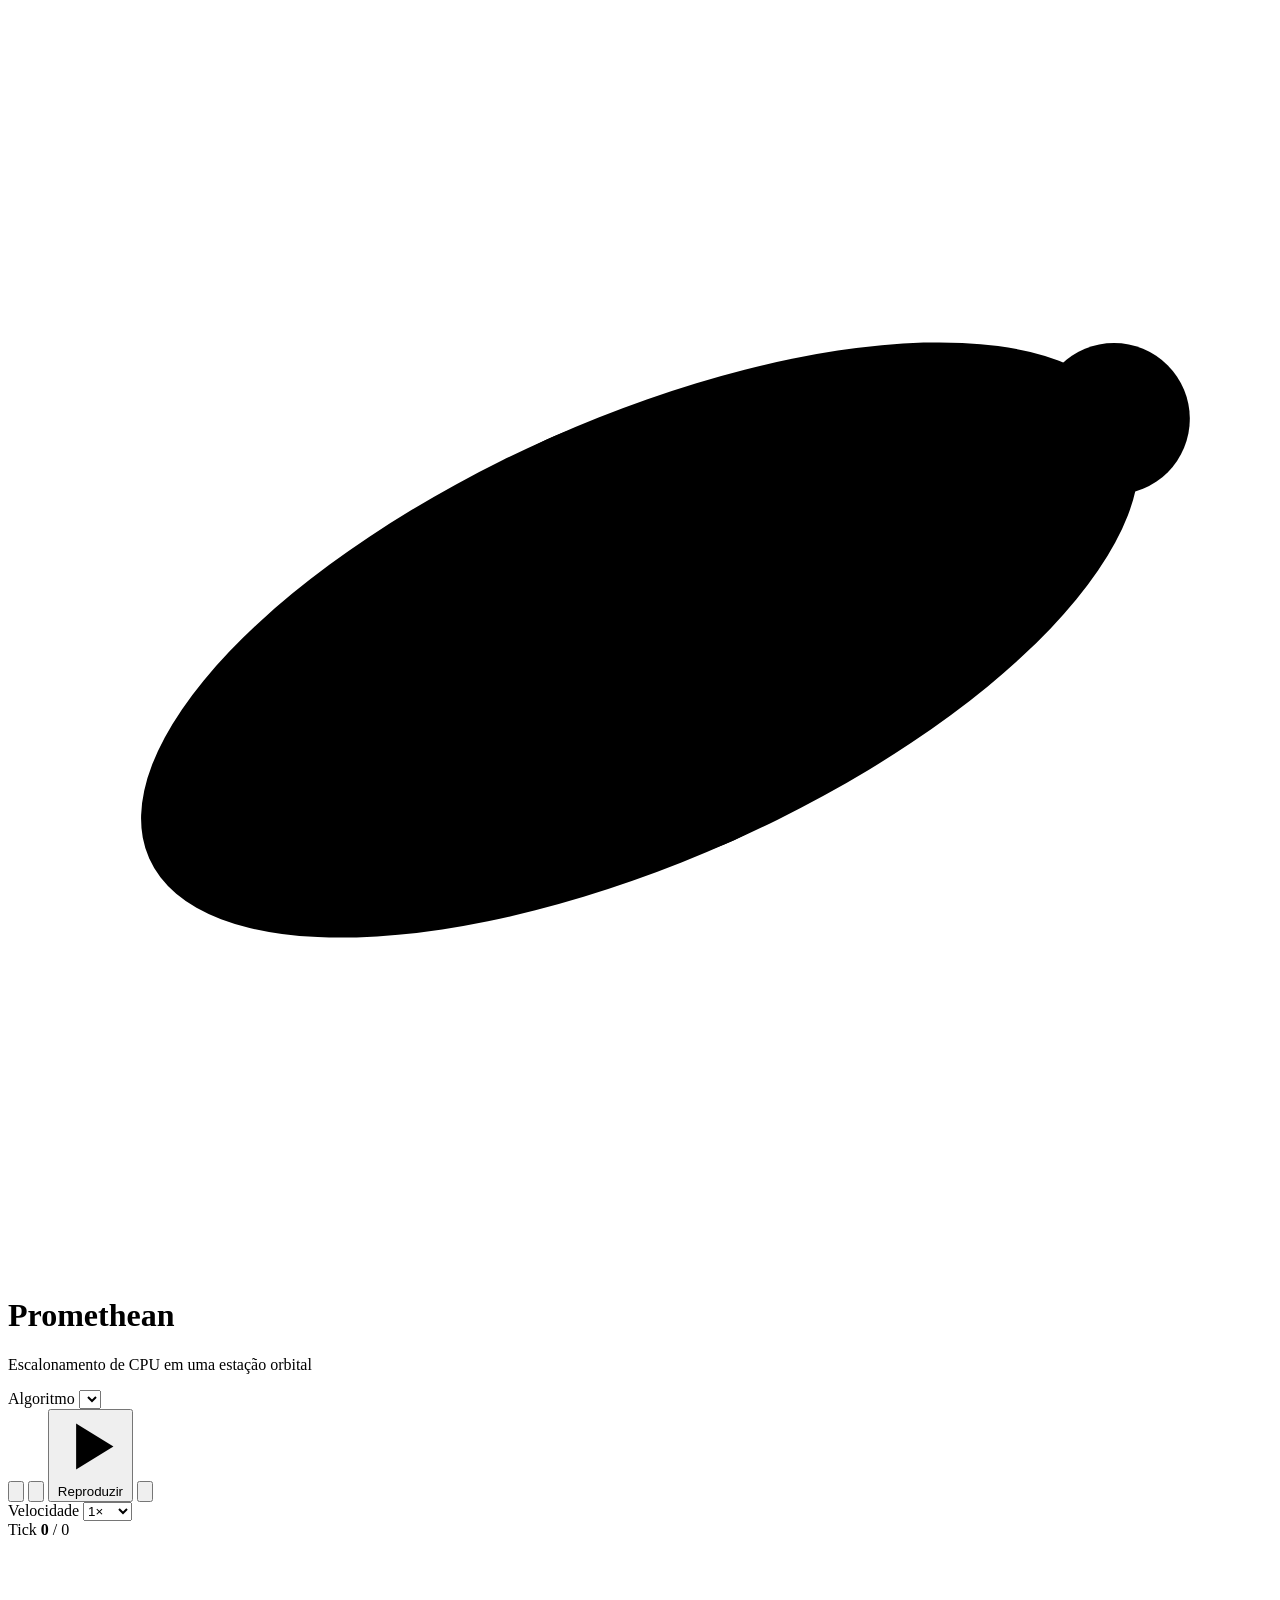
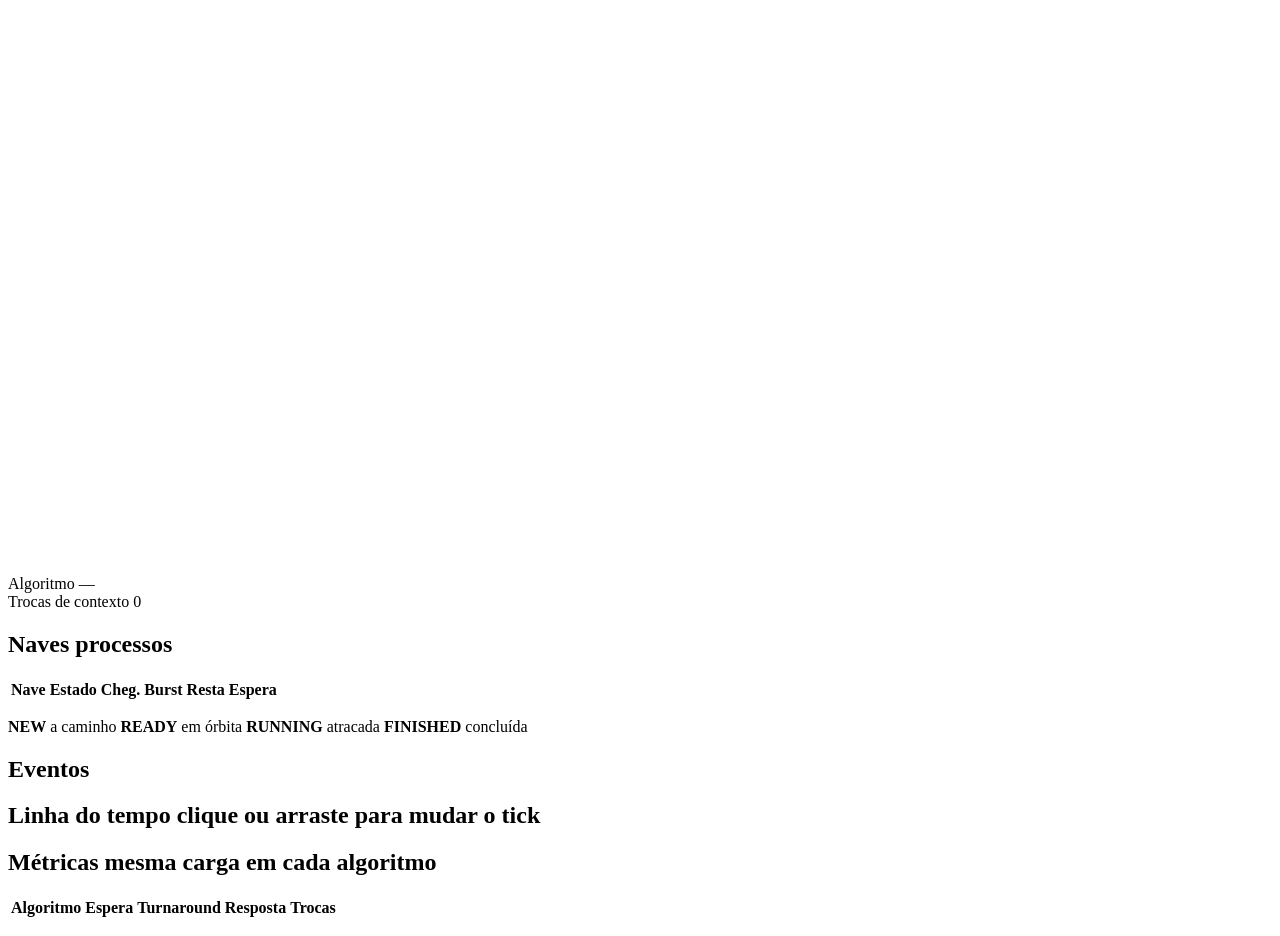
==== src/main/resources/public/index.html @ 8a389e04 "feat: adiciona a estrutura base html" ====
<!doctype html>
<html lang="pt-BR">
<head>
    <meta charset="utf-8">
    <meta name="viewport" content="width=device-width, initial-scale=1">
    <title>Promethean — Controle de tráfego orbital</title>
    <link rel="icon" href="data:,">
    <link rel="stylesheet" href="css/style.css">
</head>
<body>

<header class="topbar">
    <div class="brand">
        <svg class="brand-mark" viewBox="0 0 40 40" aria-hidden="true">
            <circle cx="20" cy="20" r="7"/>
            <ellipse cx="20" cy="20" rx="17" ry="7" transform="rotate(-24 20 20)"/>
            <circle class="brand-dot" cx="35" cy="13" r="2.4"/>
        </svg>
        <div>
            <h1>Promethean</h1>
            <p>Escalonamento de CPU em uma estação orbital</p>
        </div>
    </div>
    <div class="source" id="source" hidden>
        <span class="source-dot" aria-hidden="true"></span>
        <span id="source-text"></span>
    </div>
</header>

<main class="layout">

    <section class="panel controls" aria-label="Controles da simulação">
        <label class="field">
            <span>Algoritmo</span>
            <select id="algorithm"></select>
        </label>

        <div class="transport" role="group" aria-label="Reprodução">
            <button type="button" id="btn-restart" class="icon-btn" aria-label="Voltar ao início" title="Voltar ao início (Home)">
                <svg viewBox="0 0 24 24" aria-hidden="true"><path d="M6 5v14M19 5l-9 7 9 7z"/></svg>
            </button>
            <button type="button" id="btn-prev" class="icon-btn" aria-label="Tick anterior" title="Tick anterior (seta esquerda)">
                <svg viewBox="0 0 24 24" aria-hidden="true"><path d="M15 5l-8 7 8 7z"/></svg>
            </button>
            <button type="button" id="btn-play" class="play-btn" title="Reproduzir ou pausar (espaço)">
                <svg viewBox="0 0 24 24" aria-hidden="true"><path id="play-icon" d="M7 4l13 8-13 8z"/></svg>
                <span id="play-label">Reproduzir</span>
            </button>
            <button type="button" id="btn-next" class="icon-btn" aria-label="Próximo tick" title="Próximo tick (seta direita)">
                <svg viewBox="0 0 24 24" aria-hidden="true"><path d="M9 5l8 7-8 7z"/></svg>
            </button>
        </div>

        <label class="field">
            <span>Velocidade</span>
            <select id="speed">
                <option value="0.5">0,5×</option>
                <option value="1" selected>1×</option>
                <option value="2">2×</option>
                <option value="4">4×</option>
            </select>
        </label>

        <div class="clock" aria-live="off">
            <span class="clock-label">Tick</span>
            <span class="clock-value"><strong id="tick">0</strong><span class="clock-total"> / <span id="tick-total">0</span></span></span>
        </div>
    </section>

    <section class="panel scene-panel" aria-label="Estação orbital">
        <div class="scene-wrap">
            <svg id="scene" viewBox="0 0 1000 500" preserveAspectRatio="xMidYMid meet" role="img" aria-labelledby="scene-title">
                <title id="scene-title">Estação orbital com a órbita de espera e as portas de acoplamento</title>
            </svg>
            <div class="hud">
                <div class="hud-item">
                    <span class="hud-label">Algoritmo</span>
                    <span class="hud-value" id="hud-algorithm">—</span>
                </div>
                <div class="hud-item">
                    <span class="hud-label">Trocas de contexto</span>
                    <span class="hud-value" id="hud-switches">0</span>
                </div>
            </div>
        </div>
        <p class="caption" id="caption" aria-live="polite"></p>
    </section>

    <aside class="panel ships-panel">
        <h2>Naves <span class="hint">processos</span></h2>
        <table class="data-table" id="ships-table">
            <thead>
            <tr>
                <th scope="col">Nave</th>
                <th scope="col">Estado</th>
                <th scope="col" class="num" title="Tick de chegada">Cheg.</th>
                <th scope="col" class="num" title="Tempo total de porta necessário">Burst</th>
                <th scope="col" class="num" title="Quanto falta executar">Resta</th>
                <th scope="col" class="num" title="Ticks já passados na órbita de espera">Espera</th>
            </tr>
            </thead>
            <tbody></tbody>
        </table>
        <p class="legend">
            <span><b class="state state-NEW">NEW</b> a caminho</span>
            <span><b class="state state-READY">READY</b> em órbita</span>
            <span><b class="state state-RUNNING">RUNNING</b> atracada</span>
            <span><b class="state state-FINISHED">FINISHED</b> concluída</span>
        </p>

        <h2>Eventos</h2>
        <ol class="event-log" id="event-log"></ol>
    </aside>

    <section class="panel gantt-panel">
        <h2>Linha do tempo <span class="hint">clique ou arraste para mudar o tick</span></h2>
        <div class="gantt" id="gantt"></div>
    </section>

    <section class="panel metrics-panel">
        <h2>Métricas <span class="hint">mesma carga em cada algoritmo</span></h2>
        <table class="data-table" id="metrics-table">
            <thead>
            <tr>
                <th scope="col">Algoritmo</th>
                <th scope="col" class="num" title="Média de ticks na órbita de espera">Espera</th>
                <th scope="col" class="num" title="Média de término menos chegada">Turnaround</th>
                <th scope="col" class="num" title="Média de primeira atracação menos chegada">Resposta</th>
                <th scope="col" class="num" title="Trocas de contexto">Trocas</th>
            </tr>
            </thead>
            <tbody></tbody>
        </table>
        <p class="legend" id="metrics-note"></p>
    </section>

</main>

<div class="fatal" id="fatal" hidden role="alert"></div>

<script type="module" src="js/main.js"></script>
</body>
</html>
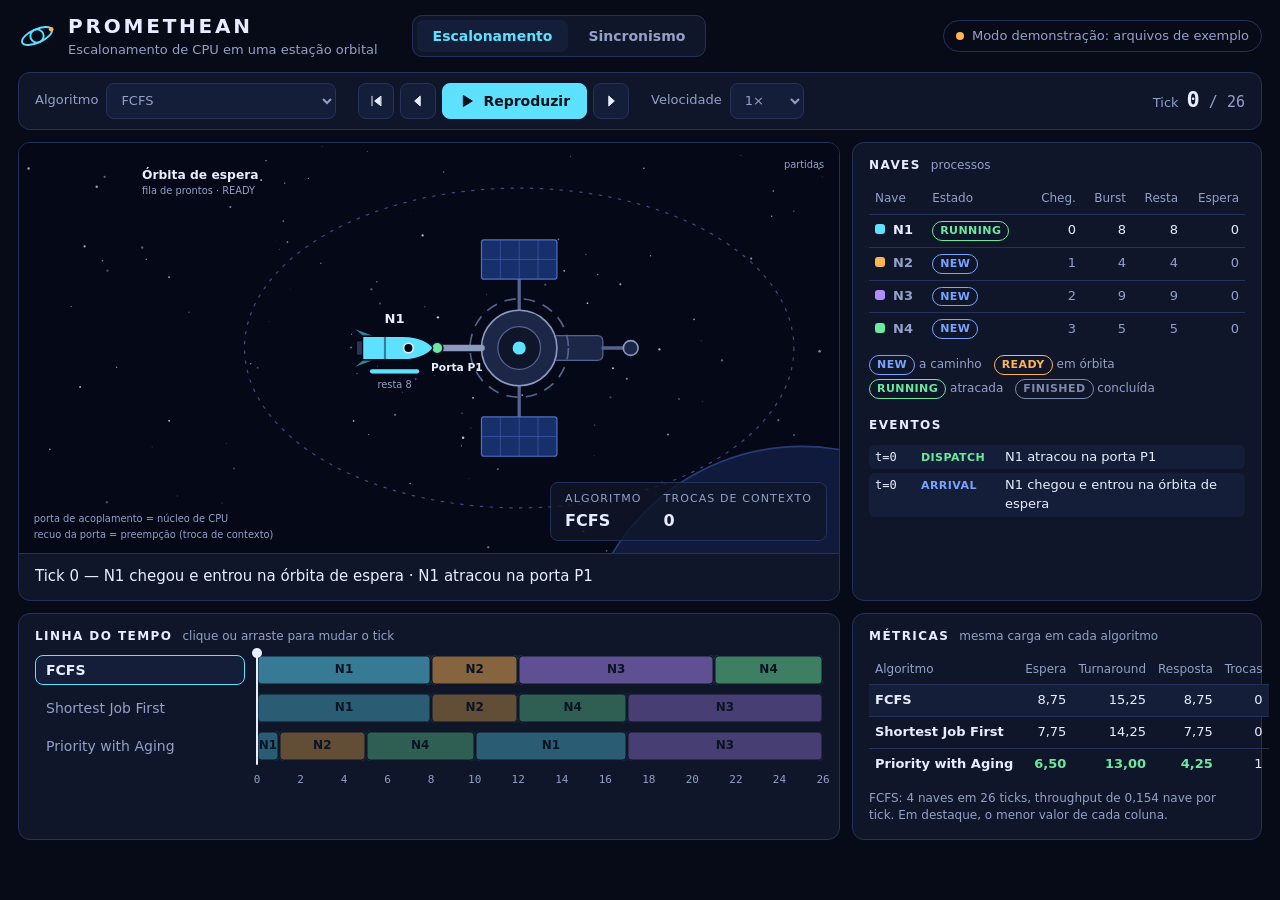
==== commit 48ac2bc5: "feat: adiciona modificações ao base para compatibilidade ao sincronismo" ====
--- a/src/main/resources/public/index.html
+++ b/src/main/resources/public/index.html
@@ -21,6 +21,10 @@
             <p>Escalonamento de CPU em uma estação orbital</p>
         </div>
     </div>
+    <nav class="tabs" aria-label="Cenas">
+        <a href="index.html" aria-current="page">Escalonamento</a>
+        <a href="sincronismo.html">Sincronismo</a>
+    </nav>
     <div class="source" id="source" hidden>
         <span class="source-dot" aria-hidden="true"></span>
         <span id="source-text"></span>
--- a/src/main/resources/public/css/style.css
+++ b/src/main/resources/public/css/style.css
@@ -0,0 +1,754 @@
+:root {
+    --bg: #070b18;
+    --panel: #0f1629;
+    --panel-2: #151e38;
+    --line: #25315a;
+    --text: #e8edff;
+    --muted: #93a0c8;
+    --accent: #5ee0ff;
+
+    --state-new: #7aa2ff;
+    --state-ready: #ffb454;
+    --state-running: #6ee7a0;
+    --state-finished: #7d89ad;
+    --danger: #ff7a90;
+
+    --tick-ms: 900ms;
+    --move-ms: 765ms;
+
+    color-scheme: dark;
+}
+
+* {
+    box-sizing: border-box;
+}
+
+body {
+    margin: 0;
+    background: var(--bg);
+    color: var(--text);
+    font: 14px/1.45 "Segoe UI", system-ui, -apple-system, sans-serif;
+}
+
+h1, h2, p {
+    margin: 0;
+}
+
+button, select {
+    font: inherit;
+    color: inherit;
+}
+
+:focus-visible {
+    outline: 2px solid var(--accent);
+    outline-offset: 2px;
+}
+
+/* ---------- topo ---------- */
+
+.topbar {
+    display: flex;
+    align-items: center;
+    justify-content: space-between;
+    gap: 16px;
+    padding: 12px 18px 0;
+}
+
+.brand {
+    display: flex;
+    align-items: center;
+    gap: 12px;
+}
+
+.brand-mark {
+    width: 38px;
+    height: 38px;
+    fill: none;
+    stroke: var(--accent);
+    stroke-width: 2;
+}
+
+.brand-mark .brand-dot {
+    fill: var(--state-ready);
+    stroke: none;
+}
+
+.brand h1 {
+    font-size: 20px;
+    font-weight: 600;
+    letter-spacing: .14em;
+    text-transform: uppercase;
+}
+
+.brand p {
+    color: var(--muted);
+    font-size: 13px;
+}
+
+.tabs {
+    display: flex;
+    gap: 4px;
+    margin-right: auto;
+    margin-left: 18px;
+    padding: 4px;
+    background: var(--panel);
+    border: 1px solid var(--line);
+    border-radius: 10px;
+}
+
+.tabs a {
+    padding: 6px 16px;
+    border-radius: 7px;
+    color: var(--muted);
+    font-weight: 600;
+    text-decoration: none;
+}
+
+.tabs a:hover {
+    color: var(--text);
+}
+
+.tabs a[aria-current="page"] {
+    background: var(--panel-2);
+    color: var(--accent);
+}
+
+.source {
+    display: flex;
+    align-items: center;
+    gap: 8px;
+    padding: 6px 12px;
+    border: 1px solid var(--line);
+    border-radius: 999px;
+    color: var(--muted);
+    font-size: 13px;
+}
+
+.source[hidden] {
+    display: none;
+}
+
+.source-dot {
+    width: 8px;
+    height: 8px;
+    border-radius: 50%;
+    background: var(--state-ready);
+}
+
+.source[data-mode="server"] .source-dot {
+    background: var(--state-running);
+}
+
+/* ---------- grade ---------- */
+
+.layout {
+    display: grid;
+    grid-template-columns: minmax(0, 1fr) 410px;
+    grid-template-areas:
+        "controls controls"
+        "scene    ships"
+        "gantt    metrics";
+    gap: 12px;
+    padding: 12px 18px 18px;
+}
+
+.panel {
+    min-width: 0;
+    padding: 14px 16px;
+    background: var(--panel);
+    border: 1px solid var(--line);
+    border-radius: 12px;
+}
+
+.panel h2 {
+    display: flex;
+    align-items: baseline;
+    gap: 10px;
+    margin-bottom: 10px;
+    font-size: 12px;
+    font-weight: 600;
+    letter-spacing: .12em;
+    text-transform: uppercase;
+}
+
+.hint {
+    color: var(--muted);
+    font-size: 12px;
+    font-weight: 400;
+    letter-spacing: 0;
+    text-transform: none;
+}
+
+.controls { grid-area: controls; }
+.scene-panel { grid-area: scene; }
+.ships-panel { grid-area: ships; }
+.gantt-panel { grid-area: gantt; }
+.metrics-panel { grid-area: metrics; }
+
+/* ---------- controles ---------- */
+
+.controls {
+    display: flex;
+    flex-wrap: wrap;
+    align-items: center;
+    gap: 12px 22px;
+    padding: 10px 16px;
+}
+
+.field {
+    display: flex;
+    align-items: center;
+    gap: 8px;
+    color: var(--muted);
+    font-size: 13px;
+}
+
+select {
+    height: 36px;
+    padding: 0 10px;
+    background: var(--panel-2);
+    border: 1px solid var(--line);
+    border-radius: 8px;
+}
+
+#algorithm {
+    min-width: 230px;
+}
+
+.transport {
+    display: flex;
+    align-items: center;
+    gap: 6px;
+}
+
+.icon-btn, .play-btn {
+    display: inline-flex;
+    align-items: center;
+    justify-content: center;
+    gap: 8px;
+    height: 36px;
+    background: var(--panel-2);
+    border: 1px solid var(--line);
+    border-radius: 8px;
+    cursor: pointer;
+}
+
+.icon-btn {
+    width: 36px;
+}
+
+.icon-btn:hover, .play-btn:hover, select:hover {
+    border-color: var(--muted);
+}
+
+.icon-btn svg, .play-btn svg {
+    width: 16px;
+    height: 16px;
+    fill: currentColor;
+    stroke: currentColor;
+    stroke-width: 1.5;
+    stroke-linejoin: round;
+    stroke-linecap: round;
+}
+
+.play-btn {
+    min-width: 132px;
+    padding: 0 16px;
+    background: var(--accent);
+    border-color: var(--accent);
+    color: #04121c;
+    font-weight: 600;
+}
+
+.play-btn:hover {
+    border-color: #fff;
+}
+
+.clock {
+    display: flex;
+    align-items: baseline;
+    gap: 8px;
+    margin-left: auto;
+    color: var(--muted);
+    font-size: 13px;
+}
+
+.clock-value {
+    font: 600 22px/1 ui-monospace, Consolas, monospace;
+    color: var(--text);
+    font-variant-numeric: tabular-nums;
+}
+
+.clock-total {
+    color: var(--muted);
+    font-size: 15px;
+    font-weight: 400;
+}
+
+/* ---------- cena ---------- */
+
+.scene-panel {
+    padding: 0;
+    overflow: hidden;
+}
+
+.scene-wrap {
+    position: relative;
+    background: #050817;
+}
+
+#scene, .scene-svg {
+    display: block;
+    width: 100%;
+    max-height: 56vh;
+    aspect-ratio: 2 / 1;
+}
+
+.hud {
+    position: absolute;
+    right: 12px;
+    bottom: 12px;
+    display: flex;
+    gap: 22px;
+    padding: 8px 14px;
+    background: rgba(15, 22, 41, .82);
+    border: 1px solid var(--line);
+    border-radius: 8px;
+}
+
+.hud-item {
+    display: flex;
+    flex-direction: column;
+    gap: 2px;
+}
+
+.hud-label {
+    color: var(--muted);
+    font-size: 11px;
+    letter-spacing: .1em;
+    text-transform: uppercase;
+}
+
+.hud-value {
+    font-size: 16px;
+    font-weight: 600;
+}
+
+.caption {
+    min-height: 44px;
+    padding: 12px 16px;
+    border-top: 1px solid var(--line);
+    font-size: 15px;
+}
+
+/* céu */
+.star { fill: #dfe7ff; }
+.planet { fill: #101a3c; }
+.planet-rim { fill: none; stroke: #2a3c78; stroke-width: 2; }
+
+/* órbita */
+.orbit-ring {
+    fill: none;
+    stroke: #3a4a80;
+    stroke-width: 1.5;
+    stroke-dasharray: 3 9;
+    stroke-linecap: round;
+}
+
+.scene-label { fill: var(--text); font-size: 15px; font-weight: 600; }
+.scene-sublabel { fill: var(--muted); font-size: 12px; }
+.scene-legend text { fill: var(--muted); font-size: 12px; }
+
+/* estação */
+.station-strut { stroke: #55648f; stroke-width: 4; stroke-linecap: round; }
+.solar { fill: #17306b; stroke: #4f6fc4; stroke-width: 1.5; }
+.solar-grid { stroke: #4f6fc4; stroke-width: 1; opacity: .6; }
+.station-module { fill: #1c2748; stroke: #55648f; stroke-width: 1.5; }
+.station-dish { fill: #1c2748; stroke: #8c9ac0; stroke-width: 2; }
+.hub { fill: #1c2748; stroke: #8c9ac0; stroke-width: 2; }
+.hub-core { fill: #0f1629; stroke: #55648f; stroke-width: 1.5; }
+.hub-light { fill: var(--accent); }
+.hub-ring { fill: none; stroke: #55648f; stroke-width: 2; stroke-dasharray: 14 10; }
+
+/* portas */
+.port-arm { stroke: #8c9ac0; stroke-width: 8; stroke-linecap: round; }
+.port-light { fill: #3a4a80; stroke: #0f1629; stroke-width: 2; transition: fill .3s; }
+.port[data-busy="true"] .port-light { fill: var(--state-running); }
+.port-slot { fill: none; stroke: #3a4a80; stroke-width: 1.5; stroke-dasharray: 5 5; transition: opacity .3s; }
+.port-free { fill: var(--muted); font-size: 12px; transition: opacity .3s; }
+.port[data-busy="true"] .port-slot,
+.port[data-busy="true"] .port-free { opacity: 0; }
+.port-label { fill: var(--text); font-size: 13px; font-weight: 600; }
+.port-pulse { fill: none; stroke: var(--danger); stroke-width: 3; opacity: 0; }
+.port-pulse.is-pulsing { animation: pulse .9s ease-out; }
+
+/* naves */
+.ship {
+    transition: transform var(--move-ms) cubic-bezier(.45, .05, .25, 1), opacity calc(var(--move-ms) * .8) ease;
+}
+
+.ship[data-state="NEW"], .ship[data-state="FINISHED"] {
+    opacity: 0;
+}
+
+.ship-rot {
+    transition: transform var(--move-ms) ease;
+}
+
+.no-anim .ship, .no-anim .ship-rot, .no-anim .gauge-fill {
+    transition: none;
+}
+
+.ship-hull { fill: var(--ship-color); stroke: #050817; stroke-width: 1.2; }
+.ship-fins { fill: color-mix(in srgb, var(--ship-color) 55%, #050817); stroke: #050817; stroke-width: 1.5; stroke-linejoin: round; }
+.ship-engine { fill: #2a3558; stroke: #050817; stroke-width: 1.5; }
+.ship-stripe { stroke: #050817; stroke-width: 2; opacity: .45; }
+.ship-window { fill: #050817; stroke: #e8edff; stroke-width: 1.5; }
+.ship-id { fill: var(--text); font-size: 16px; font-weight: 700; }
+.ship-rest { fill: var(--muted); font-size: 12px; }
+.gauge-track { fill: #26315a; }
+.gauge-fill { fill: var(--ship-color); transition: width var(--tick-ms) linear; }
+
+.ship[data-state="READY"] .ship-bob {
+    animation: bob 3.6s ease-in-out infinite;
+}
+
+@keyframes bob {
+    0%, 100% { transform: translateY(-3px); }
+    50% { transform: translateY(3px); }
+}
+
+@keyframes pulse {
+    0% { opacity: .9; transform: scale(1); }
+    100% { opacity: 0; transform: scale(4.5); }
+}
+
+@keyframes spin {
+    to { transform: rotate(360deg); }
+}
+
+@keyframes twinkle {
+    0%, 100% { opacity: .2; }
+    50% { opacity: 1; }
+}
+
+.hub-ring { animation: spin 40s linear infinite; }
+.star.twinkle { animation: twinkle 4s ease-in-out infinite; }
+
+/* ---------- tabelas ---------- */
+
+.data-table {
+    width: 100%;
+    border-collapse: collapse;
+    font-size: 13px;
+}
+
+.data-table th, .data-table td {
+    padding: 6px 6px;
+    border-bottom: 1px solid var(--line);
+    text-align: left;
+    white-space: nowrap;
+}
+
+.data-table thead th {
+    color: var(--muted);
+    font-size: 12px;
+    font-weight: 400;
+}
+
+.data-table tbody th {
+    font-weight: 600;
+}
+
+.data-table .num {
+    text-align: right;
+    font-variant-numeric: tabular-nums;
+}
+
+.data-table tbody tr:last-child th,
+.data-table tbody tr:last-child td {
+    border-bottom: 0;
+}
+
+.ship-dot {
+    display: inline-block;
+    width: 10px;
+    height: 10px;
+    margin-right: 8px;
+    border-radius: 3px;
+}
+
+.row-NEW th, .row-NEW td, .row-FINISHED th, .row-FINISHED td {
+    color: var(--muted);
+}
+
+.state {
+    display: inline-block;
+    padding: 1px 7px;
+    border: 1px solid currentColor;
+    border-radius: 999px;
+    font-size: 11px;
+    font-weight: 600;
+    letter-spacing: .04em;
+}
+
+.state-NEW { color: var(--state-new); }
+.state-READY { color: var(--state-ready); }
+.state-RUNNING { color: var(--state-running); }
+.state-FINISHED { color: var(--state-finished); }
+
+.legend {
+    display: flex;
+    flex-wrap: wrap;
+    gap: 4px 12px;
+    margin-top: 10px;
+    color: var(--muted);
+    font-size: 12px;
+}
+
+.ships-panel h2:not(:first-child) {
+    margin-top: 18px;
+}
+
+/* ---------- registro de eventos ---------- */
+
+.event-log {
+    display: flex;
+    flex-direction: column;
+    gap: 4px;
+    max-height: 190px;
+    margin: 0;
+    padding: 0;
+    overflow-y: auto;
+    list-style: none;
+    font-size: 13px;
+}
+
+.event-log li {
+    display: grid;
+    grid-template-columns: 38px 76px minmax(0, 1fr);
+    align-items: baseline;
+    gap: 8px;
+    padding: 3px 6px;
+    border-radius: 6px;
+    color: var(--muted);
+}
+
+.event-log li.is-now {
+    background: var(--panel-2);
+    color: var(--text);
+}
+
+.event-log li.log-empty {
+    display: block;
+}
+
+.log-tick {
+    font-family: ui-monospace, Consolas, monospace;
+    font-size: 12px;
+}
+
+.log-type {
+    font-size: 11px;
+    font-weight: 600;
+    letter-spacing: .04em;
+}
+
+.type-ARRIVAL { color: var(--state-new); }
+.type-DISPATCH { color: var(--state-running); }
+.type-PREEMPT { color: var(--danger); }
+.type-FINISH { color: var(--state-finished); }
+
+/* ---------- linha do tempo ---------- */
+
+.gantt {
+    --row-h: 30px;
+    --row-gap: 8px;
+    --axis-h: 22px;
+    display: grid;
+    grid-template-columns: 210px minmax(0, 1fr);
+    gap: 0 12px;
+}
+
+.gantt-names, .gantt-tracks {
+    display: flex;
+    flex-direction: column;
+    gap: var(--row-gap);
+}
+
+.gantt-name {
+    height: var(--row-h);
+    padding: 0 10px;
+    overflow: hidden;
+    background: none;
+    border: 1px solid transparent;
+    border-radius: 8px;
+    color: var(--muted);
+    text-align: left;
+    text-overflow: ellipsis;
+    white-space: nowrap;
+    cursor: pointer;
+}
+
+.gantt-name:hover {
+    border-color: var(--line);
+    color: var(--text);
+}
+
+.gantt-name.is-active {
+    background: var(--panel-2);
+    border-color: var(--accent);
+    color: var(--text);
+    font-weight: 600;
+}
+
+.gantt-name-spacer {
+    height: var(--axis-h);
+}
+
+.gantt-tracks {
+    position: relative;
+    cursor: ew-resize;
+    touch-action: none;
+    user-select: none;
+}
+
+.gantt-track {
+    position: relative;
+    height: var(--row-h);
+    background: var(--panel-2);
+    border-radius: 6px;
+    opacity: .7;
+}
+
+.gantt-track.is-active {
+    opacity: 1;
+}
+
+.gantt-seg {
+    position: absolute;
+    top: 0;
+    bottom: 0;
+    display: flex;
+    align-items: center;
+    justify-content: center;
+    overflow: hidden;
+    background: var(--ship-color);
+    border-radius: 5px;
+    box-shadow: inset 0 0 0 1.5px var(--panel);
+    color: #04121c;
+    font-size: 12px;
+    font-weight: 700;
+}
+
+.gantt-axis {
+    position: relative;
+    height: var(--axis-h);
+    color: var(--muted);
+    font: 11px/var(--axis-h) ui-monospace, Consolas, monospace;
+}
+
+.gantt-axis span {
+    position: absolute;
+    transform: translateX(-50%);
+}
+
+.gantt-veil {
+    position: absolute;
+    top: 0;
+    right: 0;
+    bottom: calc(var(--axis-h) + var(--row-gap));
+    background: rgba(15, 22, 41, .5);
+    pointer-events: none;
+    transition: left var(--tick-ms) linear;
+}
+
+.gantt-playhead {
+    position: absolute;
+    top: -4px;
+    bottom: calc(var(--axis-h) + var(--row-gap) - 4px);
+    width: 2px;
+    margin-left: -1px;
+    background: var(--text);
+    border-radius: 2px;
+    pointer-events: none;
+    transition: left var(--tick-ms) linear;
+}
+
+.gantt-playhead::before {
+    content: "";
+    position: absolute;
+    top: -3px;
+    left: -4px;
+    width: 10px;
+    height: 10px;
+    background: var(--text);
+    border-radius: 50%;
+}
+
+.gantt-tracks.no-anim .gantt-veil,
+.gantt-tracks.no-anim .gantt-playhead {
+    transition: none;
+}
+
+/* ---------- métricas ---------- */
+
+#metrics-table tbody tr.is-active th,
+#metrics-table tbody tr.is-active td {
+    background: var(--panel-2);
+}
+
+#metrics-table td.is-best {
+    color: var(--state-running);
+    font-weight: 700;
+}
+
+.link-btn {
+    max-width: 150px;
+    padding: 0;
+    overflow: hidden;
+    background: none;
+    border: 0;
+    font-weight: 600;
+    text-align: left;
+    text-overflow: ellipsis;
+    white-space: nowrap;
+    cursor: pointer;
+}
+
+.link-btn:hover {
+    color: var(--accent);
+}
+
+/* ---------- erro ---------- */
+
+.fatal {
+    margin: 0 18px 18px;
+    padding: 14px 16px;
+    background: #2a1220;
+    border: 1px solid var(--danger);
+    border-radius: 12px;
+}
+
+/* ---------- telas estreitas e movimento reduzido ---------- */
+
+@media (max-width: 1100px) {
+    .layout {
+        grid-template-columns: minmax(0, 1fr);
+        grid-template-areas: "controls" "scene" "gantt" "ships" "metrics";
+    }
+
+    .clock {
+        margin-left: 0;
+    }
+
+    .gantt {
+        grid-template-columns: 130px minmax(0, 1fr);
+    }
+}
+
+@media (prefers-reduced-motion: reduce) {
+    .hub-ring, .star.twinkle, .ship[data-state="READY"] .ship-bob {
+        animation: none;
+    }
+}
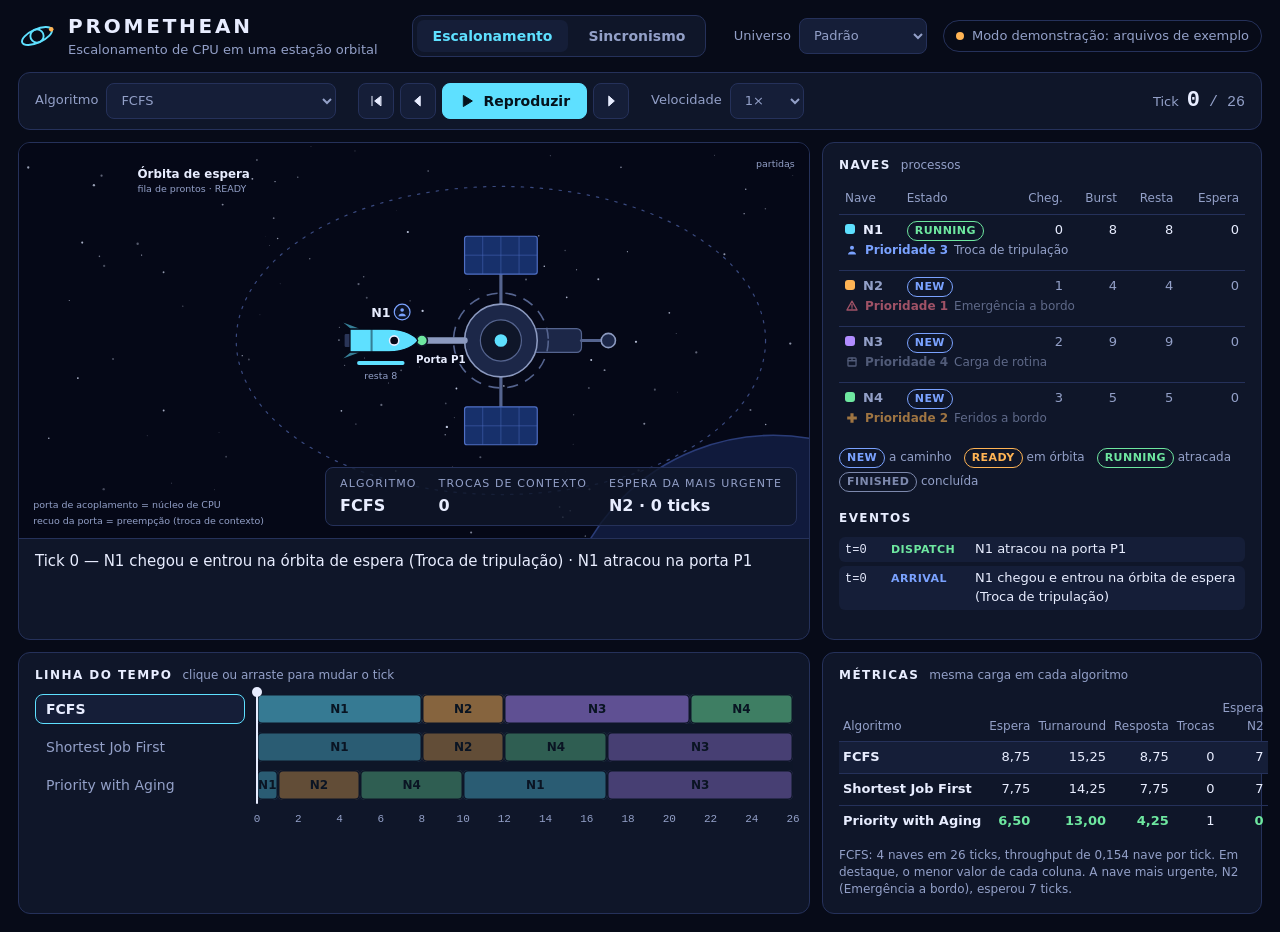
==== commit e6f6104f: "feat: implementa alterações no html de escalonamento  para novo cenário de multiverso" ====
--- a/src/main/resources/public/index.html
+++ b/src/main/resources/public/index.html
@@ -6,6 +6,7 @@
     <title>Promethean — Controle de tráfego orbital</title>
     <link rel="icon" href="data:,">
     <link rel="stylesheet" href="css/style.css">
+    <link rel="stylesheet" href="css/universe.css">
 </head>
 <body>
 
@@ -18,13 +19,17 @@
         </svg>
         <div>
             <h1>Promethean</h1>
-            <p>Escalonamento de CPU em uma estação orbital</p>
+            <p data-universe-text="Escalonamento de CPU {at}">Escalonamento de CPU em uma estação orbital</p>
         </div>
     </div>
     <nav class="tabs" aria-label="Cenas">
         <a href="index.html" aria-current="page">Escalonamento</a>
         <a href="sincronismo.html">Sincronismo</a>
     </nav>
+    <label class="field universe-field">
+        <span>Universo</span>
+        <select id="universe" title="Troca a estação, as naves e o contexto das prioridades. A simulação é a mesma."></select>
+    </label>
     <div class="source" id="source" hidden>
         <span class="source-dot" aria-hidden="true"></span>
         <span id="source-text"></span>
@@ -85,6 +90,10 @@
                     <span class="hud-label">Trocas de contexto</span>
                     <span class="hud-value" id="hud-switches">0</span>
                 </div>
+                <div class="hud-item" id="hud-urgent" hidden>
+                    <span class="hud-label">Espera da mais urgente</span>
+                    <span class="hud-value" id="hud-urgent-value">—</span>
+                </div>
             </div>
         </div>
         <p class="caption" id="caption" aria-live="polite"></p>
@@ -131,6 +140,7 @@
                 <th scope="col" class="num" title="Média de término menos chegada">Turnaround</th>
                 <th scope="col" class="num" title="Média de primeira atracação menos chegada">Resposta</th>
                 <th scope="col" class="num" title="Trocas de contexto">Trocas</th>
+                <th scope="col" class="num" data-col="urgent" hidden></th>
             </tr>
             </thead>
             <tbody></tbody>
--- a/src/main/resources/public/css/style.css
+++ b/src/main/resources/public/css/style.css
@@ -143,7 +143,7 @@
 
 .layout {
     display: grid;
-    grid-template-columns: minmax(0, 1fr) 410px;
+    grid-template-columns: minmax(0, 1fr) 440px;
     grid-template-areas:
         "controls controls"
         "scene    ships"
@@ -294,7 +294,7 @@
 
 .scene-wrap {
     position: relative;
-    background: #050817;
+    background: var(--scene-bg);
 }
 
 #scene, .scene-svg {
@@ -358,6 +358,8 @@
 .scene-label { fill: var(--text); font-size: 15px; font-weight: 600; }
 .scene-sublabel { fill: var(--muted); font-size: 12px; }
 .scene-legend text { fill: var(--muted); font-size: 12px; }
+.scene-legend .legend-aging { display: none; }
+[data-algorithm="priority"] .scene-legend .legend-aging { display: inline; }
 
 /* estação */
 .station-strut { stroke: #55648f; stroke-width: 4; stroke-linecap: round; }
@@ -378,7 +380,7 @@
 .port-free { fill: var(--muted); font-size: 12px; transition: opacity .3s; }
 .port[data-busy="true"] .port-slot,
 .port[data-busy="true"] .port-free { opacity: 0; }
-.port-label { fill: var(--text); font-size: 13px; font-weight: 600; }
+.port-label { fill: var(--text); font-size: 13px; font-weight: 600; paint-order: stroke; stroke: var(--scene-bg); stroke-width: 3px; stroke-linejoin: round; }
 .port-pulse { fill: none; stroke: var(--danger); stroke-width: 3; opacity: 0; }
 .port-pulse.is-pulsing { animation: pulse .9s ease-out; }
 
@@ -399,7 +401,8 @@
     transition: none;
 }
 
-.ship-hull { fill: var(--ship-color); stroke: #050817; stroke-width: 1.2; }
+/* --hull-tint e --hull-base vêm de universe.css: no universo padrão o casco é a cor pura da nave */
+.ship-hull { fill: color-mix(in srgb, var(--ship-color) var(--hull-tint), var(--hull-base)); stroke: #050817; stroke-width: 1.2; }
 .ship-fins { fill: color-mix(in srgb, var(--ship-color) 55%, #050817); stroke: #050817; stroke-width: 1.5; stroke-linejoin: round; }
 .ship-engine { fill: #2a3558; stroke: #050817; stroke-width: 1.5; }
 .ship-stripe { stroke: #050817; stroke-width: 2; opacity: .45; }
@@ -508,6 +511,20 @@
 
 .ships-panel h2:not(:first-child) {
     margin-top: 18px;
+}
+
+/* Ao lado da cena, o registro de eventos ocupa a altura que sobrar na coluna, em vez de um tamanho fixo */
+@media (min-width: 1101px) {
+    .ships-panel {
+        display: flex;
+        flex-direction: column;
+    }
+
+    .ships-panel .event-log {
+        flex: 1 1 88px;
+        min-height: 88px;
+        max-height: none;
+    }
 }
 
 /* ---------- registro de eventos ---------- */
@@ -698,6 +715,15 @@
     background: var(--panel-2);
 }
 
+#metrics-table th, #metrics-table td {
+    padding-right: 4px;
+    padding-left: 4px;
+}
+
+#metrics-table thead th {
+    vertical-align: bottom;
+}
+
 #metrics-table td.is-best {
     color: var(--state-running);
     font-weight: 700;
--- a/src/main/resources/public/css/universe.css
+++ b/src/main/resources/public/css/universe.css
@@ -0,0 +1,282 @@
+/* Universos: as cores de cada tema e as peças que vieram com eles (naves, estações, fundo e prioridades).
+   Carregado depois de style.css. O atributo data-universe em <html> é posto por js/universe.js. */
+
+:root {
+    --scene-bg: #050817;
+    --glow: #8fe9ff;      /* motores e luzes das naves */
+    --hull-base: #c8cfdf; /* cinza que se mistura à cor da nave nos universos temáticos */
+    --hull-tint: 100%;    /* quanto da cor da nave entra no casco; 100% = cor pura */
+}
+
+/* ---------- seletor ---------- */
+
+.universe-field select {
+    min-width: 128px;
+}
+
+/* ---------- ícones ---------- */
+
+.icon-fill { fill: currentColor; stroke: none; }
+.icon-stroke { fill: none; stroke: currentColor; stroke-width: 1.5; stroke-linecap: round; stroke-linejoin: round; }
+
+svg.icon {
+    flex: none;
+    width: 14px;
+    height: 14px;
+}
+
+/* ---------- peças dos cascos ---------- */
+
+.ship-hull, .ship-fins, .ship-dark { stroke-linejoin: round; }
+.ship-dark { fill: color-mix(in srgb, var(--ship-color) 26%, #0a0f22); stroke: #050817; stroke-width: 1.2; }
+.ship-light { fill: color-mix(in srgb, var(--ship-color) 30%, #fff); stroke: #050817; stroke-width: 1; }
+.ship-line { fill: none; stroke: #050817; stroke-width: 1; stroke-linecap: round; opacity: .5; }
+.ship-cannon { fill: none; stroke: color-mix(in srgb, var(--ship-color) 55%, #fff); stroke-width: 1.6; stroke-linecap: round; }
+.ship-glow { fill: var(--glow); filter: drop-shadow(0 0 2.5px var(--glow)); }
+.ship-glow-line { fill: none; stroke: var(--glow); stroke-width: 2.4; stroke-linecap: round; filter: drop-shadow(0 0 2.5px var(--glow)); }
+
+/* ---------- situação de prioridade ---------- */
+
+[data-rank="0"] { --rank-color: var(--danger); }
+[data-rank="1"] { --rank-color: var(--state-ready); }
+[data-rank="2"] { --rank-color: var(--state-new); }
+[data-rank="3"] { --rank-color: var(--state-finished); }
+
+.ship-badge { color: var(--rank-color); }
+.badge-disc { fill: #0b1226; stroke: currentColor; stroke-width: 1.5; }
+.badge-pulse { fill: none; stroke: currentColor; stroke-width: 2; opacity: 0; }
+
+/* A nave mais urgente chama atenção enquanto espera na órbita */
+.ship[data-state="READY"] .ship-badge[data-rank="0"] .badge-pulse {
+    animation: badge-pulse 1.2s ease-out infinite;
+}
+
+.data-table tr.row-main th,
+.data-table tr.row-main td {
+    padding-bottom: 1px;
+    border-bottom: 0;
+}
+
+.data-table tr.row-context td {
+    padding-top: 0;
+    padding-bottom: 7px;
+    font-size: 12px;
+    white-space: normal;
+}
+
+.context {
+    display: inline-flex;
+    align-items: center;
+    gap: 6px;
+    color: var(--rank-color);
+}
+
+.context b {
+    font-weight: 600;
+}
+
+.context-text {
+    color: var(--muted);
+}
+
+.row-NEW .context, .row-FINISHED .context {
+    opacity: .6;
+}
+
+.hud-item[hidden] {
+    display: none;
+}
+
+.hud-item.is-waiting .hud-value {
+    color: var(--danger);
+}
+
+/* ---------- efeitos sobre a nave ---------- */
+
+.fx { pointer-events: none; }
+.fx-scorch { fill: none; stroke: #050817; stroke-width: 1.8; stroke-linejoin: round; opacity: .7; }
+.fx-spark { fill: #ffd866; filter: drop-shadow(0 0 2px #ff9a3a); animation: spark 1.1s linear infinite; }
+.fx-aura { fill: #7dff6a; fill-opacity: .13; stroke: #9dff8a; stroke-opacity: .7; stroke-dasharray: 2 5; animation: aura 2.4s ease-in-out infinite; }
+.fx-spore { fill: #b6ff9c; animation: spark 1.8s linear infinite; }
+.fx-puff { fill: #e8f4ff; opacity: 0; animation: puff 1.5s ease-out infinite; }
+
+/* Chegada com rastro de salto, só nos universos temáticos */
+.ship-trail { stroke: var(--glow); stroke-width: 3; stroke-linecap: round; opacity: 0; }
+
+:root[data-universe]:not([data-universe="padrao"]) .ship.is-arriving .ship-warp {
+    animation: warp-in var(--move-ms) cubic-bezier(.2, .7, .2, 1);
+}
+
+:root[data-universe]:not([data-universe="padrao"]) .ship.is-arriving .ship-trail {
+    animation: trail var(--move-ms) ease-out;
+}
+
+@keyframes badge-pulse {
+    0% { opacity: .9; transform: scale(1); }
+    100% { opacity: 0; transform: scale(2.3); }
+}
+
+@keyframes spark {
+    0%, 60%, 100% { opacity: 0; }
+    10% { opacity: 1; }
+    30% { opacity: .2; }
+    45% { opacity: .9; }
+}
+
+@keyframes aura {
+    0%, 100% { opacity: .45; transform: scale(.9); }
+    50% { opacity: 1; transform: scale(1.04); }
+}
+
+@keyframes puff {
+    0% { opacity: .9; transform: translate(0, 0); }
+    100% { opacity: 0; transform: translate(-9px, -13px); }
+}
+
+@keyframes warp-in {
+    0% { transform: scaleX(3.4); opacity: .15; }
+    60% { opacity: 1; }
+    100% { transform: scaleX(1); }
+}
+
+@keyframes trail {
+    0% { opacity: .9; }
+    100% { opacity: 0; }
+}
+
+/* ---------- Star Wars ---------- */
+
+:root[data-universe="starwars"] {
+    --bg: #05060c;
+    --panel: #0e1019;
+    --panel-2: #171a27;
+    --line: #2c3149;
+    --accent: #ffe04a;
+    --scene-bg: #04050b;
+    --glow: #9fdcff;
+    --hull-base: #d4d9e4;
+    --hull-tint: 42%;
+}
+
+.sun-a { fill: #fff1c4; filter: drop-shadow(0 0 14px #ffd98a); }
+.sun-b { fill: #ffb680; filter: drop-shadow(0 0 10px #ff9a5a); }
+
+.ds-sphere { fill: #3a4052; stroke: #8a93a8; stroke-width: 2; }
+.ds-line { fill: none; stroke: #232836; stroke-width: 1.2; opacity: .8; }
+.ds-trench { fill: none; stroke: #171b26; stroke-width: 2.2; }
+.ds-light { fill: #ffe9a8; opacity: .5; }
+.ds-dish { fill: #2a2f3e; stroke: #8a93a8; stroke-width: 1.8; }
+.ds-dish-inner { fill: #1b1f2b; stroke: #5d667c; stroke-width: 1.2; }
+.ds-dish-core { fill: #7dff8a; filter: drop-shadow(0 0 3px #7dff8a); }
+.ds-shade { fill: #02030a; opacity: .42; }
+
+:root[data-universe="starwars"] .planet { fill: #2a2013; }
+:root[data-universe="starwars"] .planet-rim { stroke: #7c5f36; }
+:root[data-universe="starwars"] .hub { fill: #1b1f2b; stroke: #8a93a8; }
+:root[data-universe="starwars"] .hub-core { fill: #0c0f18; stroke: #5d667c; }
+
+/* ---------- Halo ---------- */
+
+:root[data-universe="halo"] {
+    --bg: #050d12;
+    --panel: #0c1820;
+    --panel-2: #12242e;
+    --line: #23404e;
+    --accent: #5fe3c0;
+    --scene-bg: #040b11;
+    --glow: #7fdcff;
+    --hull-base: #98a3b0;
+    --hull-tint: 45%;
+}
+
+.ring-far { fill: none; stroke: #5a7896; stroke-width: 4; opacity: .4; }
+.ring-near { fill: none; stroke: #40566e; stroke-width: 12; opacity: .6; }
+.ring-land { fill: none; stroke: #7fc9a0; stroke-width: 5; stroke-dasharray: 26 8 9 16 40 12; opacity: .45; }
+
+.fr-plate { fill: #232c3a; stroke: #8fa2b8; stroke-width: 1.5; stroke-linejoin: round; }
+.fr-glow { stroke: var(--accent); stroke-width: 2; stroke-linecap: round; filter: drop-shadow(0 0 3px var(--accent)); }
+.fr-beacon { fill: var(--accent); filter: drop-shadow(0 0 4px var(--accent)); }
+
+:root[data-universe="halo"] .planet { fill: #141a3a; }
+:root[data-universe="halo"] .planet-rim { stroke: #4856a0; }
+:root[data-universe="halo"] .hub { fill: #232c3a; stroke: #8fa2b8; stroke-linejoin: round; }
+:root[data-universe="halo"] .hub-core { fill: #101824; stroke: #5b6f86; stroke-linejoin: round; }
+:root[data-universe="halo"] .hub-ring { stroke: var(--accent); opacity: .55; }
+
+/* ---------- Real (ISS) ---------- */
+
+:root[data-universe="real"] {
+    --accent: #8ec5ff;
+    --scene-bg: #02040c;
+    --glow: #ffd9a0;
+    --hull-base: #f2f4f8;
+    --hull-tint: 30%;
+}
+
+.continent { fill: #2f6b3c; opacity: .85; }
+.cloud { fill: none; stroke: #fff; stroke-width: 6; stroke-linecap: round; opacity: .28; }
+.atmosphere { fill: none; stroke: #7fc4ff; stroke-width: 9; opacity: .14; }
+
+.iss-truss { fill: #8b93a6; stroke: #050817; stroke-width: 1; }
+.iss-lattice { stroke: #050817; stroke-width: 1; opacity: .5; }
+.iss-radiator { fill: #dfe4ee; stroke: #6f7a92; stroke-width: 1; }
+.iss-seam { stroke: #6f7a92; stroke-width: 1; }
+
+:root[data-universe="real"] .planet { fill: #0c3b72; }
+:root[data-universe="real"] .planet-rim { stroke: #7fc4ff; stroke-width: 2.5; }
+:root[data-universe="real"] .solar { fill: #1a2f6e; stroke: #c9973f; stroke-width: 1; }
+:root[data-universe="real"] .solar-grid { stroke: #c9973f; }
+:root[data-universe="real"] .station-module { fill: #cfd5e2; stroke: #6f7a92; }
+:root[data-universe="real"] .hub { fill: #cfd5e2; stroke: #6f7a92; }
+:root[data-universe="real"] .hub-core { fill: #9aa3b8; stroke: #6f7a92; }
+
+/* ---------- Alien ---------- */
+
+:root[data-universe="alien"] {
+    --bg: #060908;
+    --panel: #0d1311;
+    --panel-2: #141d1a;
+    --line: #25352f;
+    --text: #dcf5d6;
+    --muted: #86a595;
+    --accent: #9dff8a;
+    --scene-bg: #040706;
+    --glow: #ffb347;
+    --hull-base: #7a828a;
+    --hull-tint: 40%;
+}
+
+.band-a { fill: #3b3a22; opacity: .8; }
+.band-b { fill: #2b3320; opacity: .8; }
+
+.sev-tower { fill: #1a1f22; stroke: #5f6d68; stroke-width: 1.5; stroke-linejoin: round; }
+.sev-bridge { fill: #14181b; stroke: #5f6d68; stroke-width: 1.2; }
+.sev-seam { stroke: #2c3438; stroke-width: 1.5; }
+.sev-mast { stroke: #5f6d68; stroke-width: 1.5; stroke-linecap: round; }
+.sev-window { fill: #ffd76a; opacity: .75; }
+.sev-hazard { fill: none; stroke: #e0b83a; stroke-width: 3; stroke-dasharray: 6 5; opacity: .8; }
+
+:root[data-universe="alien"] .planet { fill: #23261a; }
+:root[data-universe="alien"] .planet-rim { stroke: #5c5a34; }
+:root[data-universe="alien"] .hub { fill: #1a1f22; stroke: #7d8b84; }
+:root[data-universe="alien"] .hub-core { fill: #0b0e0f; stroke: #5f6d68; }
+
+/* Terminal de bordo: letras de largura fixa nos títulos e linhas de varredura sobre a cena */
+:root[data-universe="alien"] .brand h1,
+:root[data-universe="alien"] .panel h2 {
+    font-family: ui-monospace, Consolas, monospace;
+}
+
+:root[data-universe="alien"] .scene-wrap::after {
+    content: "";
+    position: absolute;
+    inset: 0;
+    background: repeating-linear-gradient(to bottom, transparent 0 3px, rgba(157, 255, 138, .035) 3px 4px);
+    pointer-events: none;
+}
+
+@media (prefers-reduced-motion: reduce) {
+    .fx-spark, .fx-aura, .fx-spore, .fx-puff, .badge-pulse, .ship.is-arriving .ship-warp, .ship.is-arriving .ship-trail {
+        animation: none !important;
+    }
+}
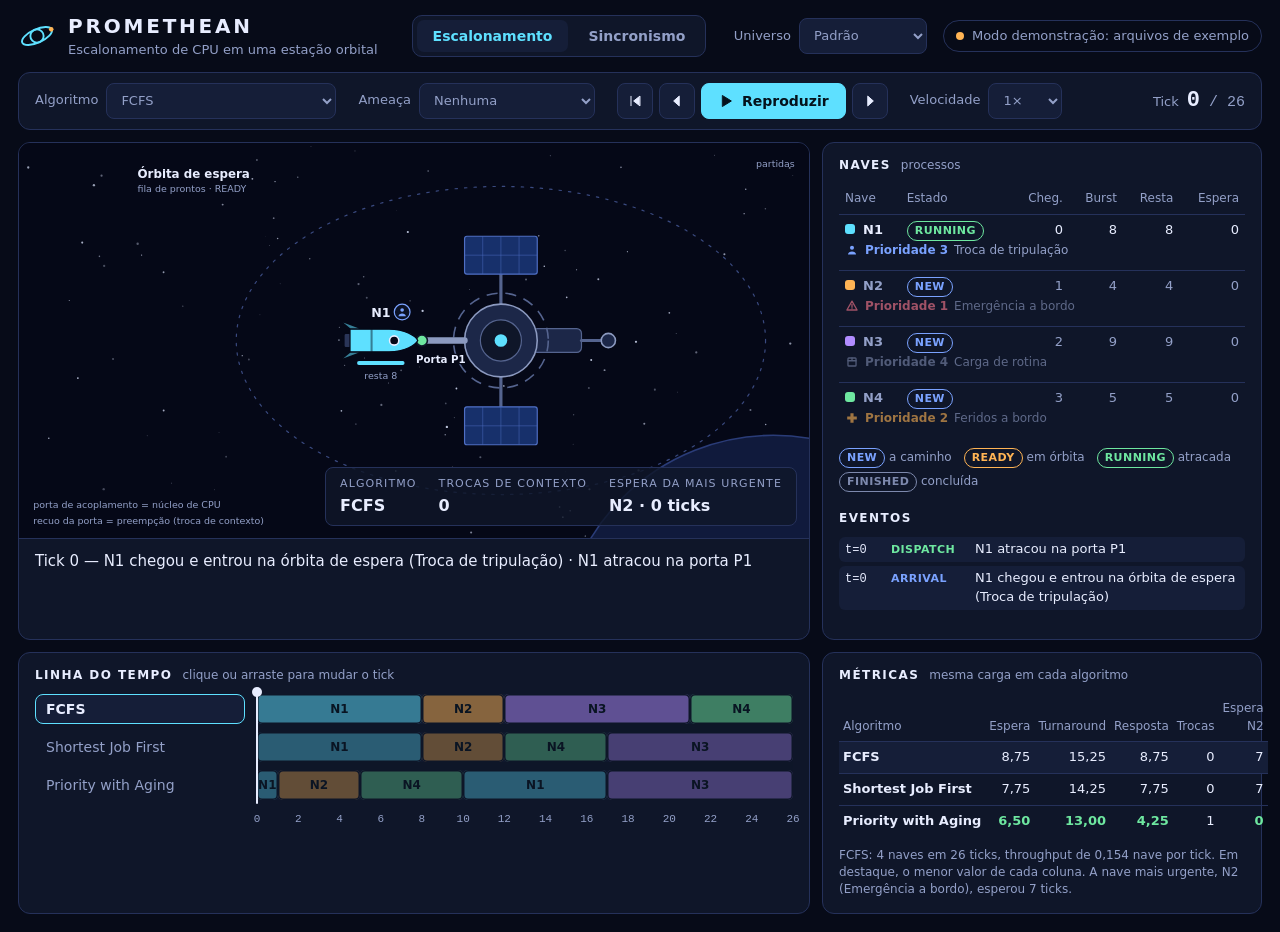
==== commit 53432eec: "feat: adiciona sistema de ameaças de forma estática e com roteiro fixo" ====
--- a/src/main/resources/public/index.html
+++ b/src/main/resources/public/index.html
@@ -42,6 +42,11 @@
         <label class="field">
             <span>Algoritmo</span>
             <select id="algorithm"></select>
+        </label>
+
+        <label class="field threat-field">
+            <span>Ameaça</span>
+            <select id="threat"></select>
         </label>
 
         <div class="transport" role="group" aria-label="Reprodução">
@@ -119,6 +124,7 @@
             <span><b class="state state-READY">READY</b> em órbita</span>
             <span><b class="state state-RUNNING">RUNNING</b> atracada</span>
             <span><b class="state state-FINISHED">FINISHED</b> concluída</span>
+            <span id="legend-killed" hidden><b class="state state-KILLED">KILLED</b> perdida</span>
         </p>
 
         <h2>Eventos</h2>
--- a/src/main/resources/public/css/universe.css
+++ b/src/main/resources/public/css/universe.css
@@ -275,8 +275,104 @@
     pointer-events: none;
 }
 
+/* ---------- ameaças ---------- */
+
+#threat {
+    min-width: 170px;
+}
+
+.threat-field.is-active select {
+    border-color: var(--danger);
+    color: var(--danger);
+}
+
+.threat-field.is-active option {
+    color: var(--text);
+}
+
+.source[data-mode="threat"] {
+    border-color: var(--danger);
+    color: var(--danger);
+}
+
+.source[data-mode="threat"] .source-dot {
+    background: var(--danger);
+}
+
+/* Véu que cobre a cena enquanto as portas estão interditadas por uma tempestade */
+.storm { fill: var(--threat-color, transparent); opacity: 0; pointer-events: none; transition: opacity .5s; }
+#scene[data-ports-down="true"][data-outage="storm"] .storm { animation: storm 1.6s ease-in-out infinite; }
+
+.port-lock { stroke: var(--danger); stroke-width: 4; stroke-linecap: round; opacity: 0; transition: opacity .3s; }
+.port-closed { fill: var(--danger); font-size: 12px; font-weight: 700; letter-spacing: .06em; text-transform: uppercase; opacity: 0; transition: opacity .3s;
+    paint-order: stroke; stroke: var(--scene-bg); stroke-width: 3px; }
+.port[data-down="true"] .port-lock,
+.port[data-down="true"] .port-closed { opacity: 1; }
+.port[data-down="true"] .port-light { fill: var(--danger); animation: alarm-blink 1s ease-in-out infinite; }
+.port[data-down="true"] .port-free { opacity: 0; }
+.port[data-down="true"] .port-arm { stroke: color-mix(in srgb, var(--danger) 45%, #8c9ac0); }
+
+/* A nave perdida some um pouco depois do evento, quando o que a atingiu chega até ela */
+.ship[data-state="KILLED"] { opacity: 0; transition-delay: calc(var(--move-ms) * .55); }
+.no-anim .ship[data-state="KILLED"] { transition-delay: 0s; }
+
+/* Marca de quem foi atingida: fica escondida até acontecer */
+.fx-struck { display: none; }
+.ship[data-struck="true"] .fx-struck { display: inline; }
+
+.fx-layer { pointer-events: none; }
+.fx-rock { stroke: #050817; stroke-width: 1; }
+.fx-flash { mix-blend-mode: screen; }
+.fx-ring { fill: none; stroke-width: 3; }
+.fx-wave { fill: none; stroke-width: 5; }
+.fx-bolt { filter: drop-shadow(0 0 4px currentColor); }
+.fx-beam { stroke-linecap: round; filter: drop-shadow(0 0 6px currentColor); }
+.fx-explosion { fill: #ffb454; stroke: #ffd866; stroke-width: 2; stroke-linejoin: round; }
+.fx-text { font-size: 14px; font-weight: 700; paint-order: stroke; stroke: var(--scene-bg); stroke-width: 3px; }
+
+.state-KILLED { color: var(--danger); }
+.type-THREAT { color: var(--danger); }
+.row-KILLED th, .row-KILLED td { color: var(--muted); }
+.data-table td.is-changed { color: var(--state-ready); font-weight: 700; }
+
+/* Diferença para a simulação sem ameaça, embaixo do valor */
+.delta { display: block; font-size: 10px; font-weight: 600; line-height: 1.25; }
+.delta.is-worse { color: var(--danger); }
+.delta.is-better { color: var(--state-running); }
+
+.gantt-outage {
+    position: absolute;
+    top: 0;
+    bottom: 0;
+    background: repeating-linear-gradient(45deg, rgba(255, 122, 144, .55) 0 4px, transparent 4px 8px);
+    border-radius: 4px;
+    pointer-events: none;
+}
+
+.gantt-kill {
+    position: absolute;
+    top: 50%;
+    transform: translate(-50%, -50%);
+    color: var(--danger);
+    font-size: 15px;
+    font-weight: 800;
+    text-shadow: 0 0 3px #000, 0 0 3px #000;
+    pointer-events: none;
+}
+
+@keyframes storm {
+    0%, 100% { opacity: .06; }
+    50% { opacity: .17; }
+}
+
+@keyframes alarm-blink {
+    0%, 100% { opacity: 1; }
+    50% { opacity: .35; }
+}
+
 @media (prefers-reduced-motion: reduce) {
-    .fx-spark, .fx-aura, .fx-spore, .fx-puff, .badge-pulse, .ship.is-arriving .ship-warp, .ship.is-arriving .ship-trail {
+    .fx-spark, .fx-aura, .fx-spore, .fx-puff, .badge-pulse, .ship.is-arriving .ship-warp, .ship.is-arriving .ship-trail,
+    .storm, .port[data-down="true"] .port-light {
         animation: none !important;
     }
 }
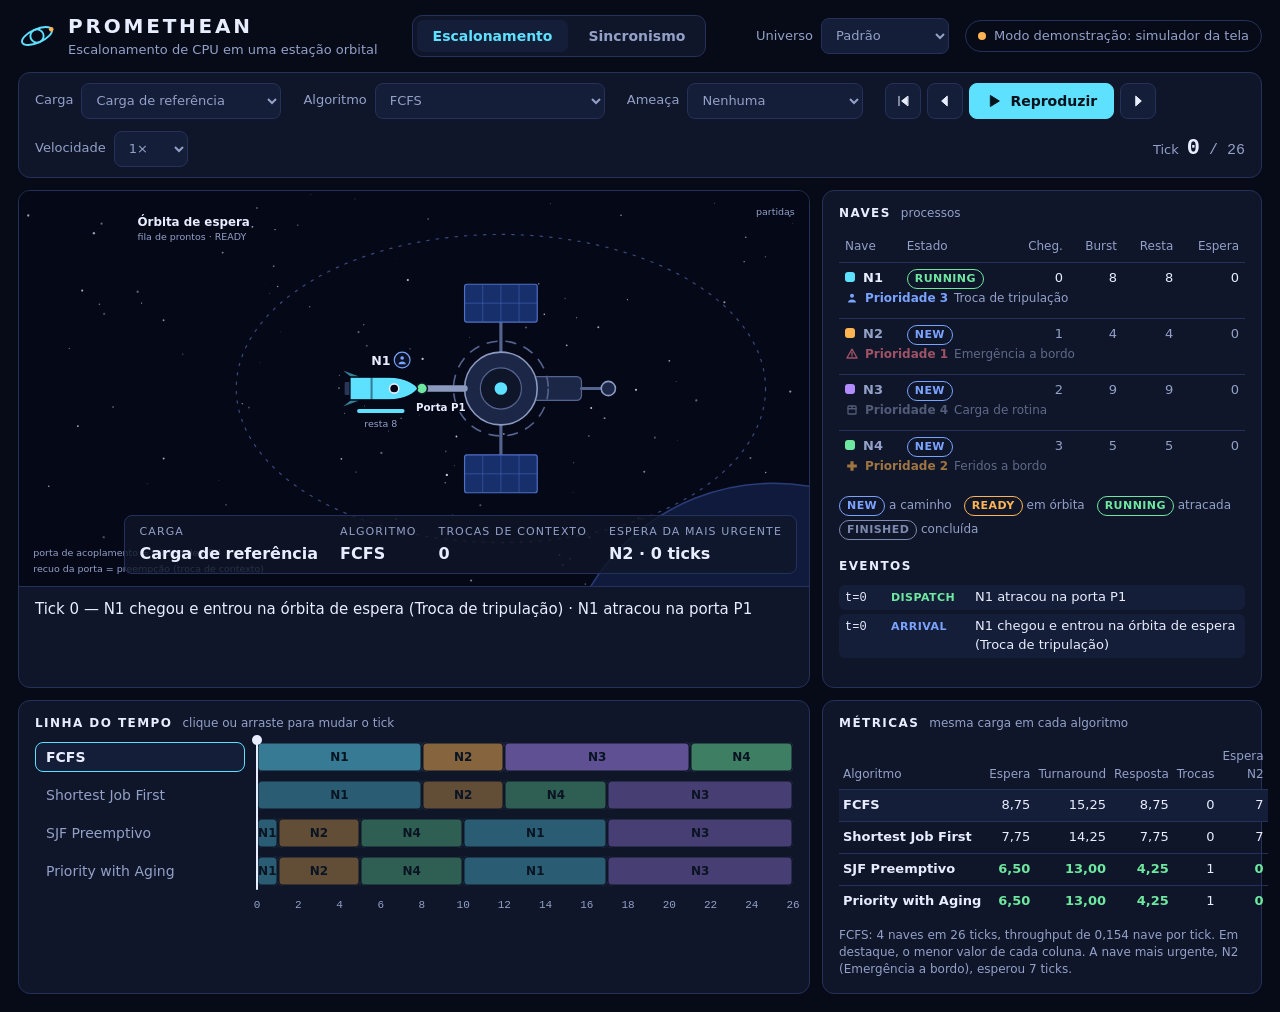
==== commit 7895c663: "feat: cargas de trabalho temáticas em JSON" ====
--- a/src/main/resources/public/index.html
+++ b/src/main/resources/public/index.html
@@ -39,6 +39,26 @@
 <main class="layout">
 
     <section class="panel controls" aria-label="Controles da simulação">
+        <label class="field workload-field">
+            <span>Carga</span>
+            <select id="workload"></select>
+        </label>
+
+        <div class="random-fields" id="random-fields" role="group" aria-label="Carga aleatória" hidden>
+            <label class="field">
+                <span>Semente</span>
+                <input type="number" id="seed" min="0" step="1" inputmode="numeric"
+                       title="A mesma semente gera sempre a mesma carga">
+            </label>
+            <label class="field">
+                <span>Naves</span>
+                <input type="number" id="ships" min="3" max="8" step="1" inputmode="numeric" title="De 3 a 8 naves">
+            </label>
+            <button type="button" id="btn-dice" class="icon-btn" aria-label="Sortear outra semente" title="Sortear outra semente">
+                <svg viewBox="0 0 24 24" aria-hidden="true"><path d="M5 4h14a1 1 0 0 1 1 1v14a1 1 0 0 1-1 1H5a1 1 0 0 1-1-1V5a1 1 0 0 1 1-1z" fill="none"/><circle cx="8.5" cy="8.5" r="1.2"/><circle cx="15.5" cy="8.5" r="1.2"/><circle cx="12" cy="12" r="1.2"/><circle cx="8.5" cy="15.5" r="1.2"/><circle cx="15.5" cy="15.5" r="1.2"/></svg>
+            </button>
+        </div>
+
         <label class="field">
             <span>Algoritmo</span>
             <select id="algorithm"></select>
@@ -87,6 +107,10 @@
                 <title id="scene-title">Estação orbital com a órbita de espera e as portas de acoplamento</title>
             </svg>
             <div class="hud">
+                <div class="hud-item">
+                    <span class="hud-label">Carga</span>
+                    <span class="hud-value" id="hud-workload">—</span>
+                </div>
                 <div class="hud-item">
                     <span class="hud-label">Algoritmo</span>
                     <span class="hud-value" id="hud-algorithm">—</span>
--- a/src/main/resources/public/css/style.css
+++ b/src/main/resources/public/css/style.css
@@ -213,6 +213,68 @@
 
 #algorithm {
     min-width: 230px;
+}
+
+#workload {
+    min-width: 200px;
+}
+
+/* Carga aleatória: semente, número de naves e o dado que sorteia outra semente */
+.random-fields {
+    display: flex;
+    align-items: center;
+    gap: 10px;
+}
+
+.random-fields[hidden] {
+    display: none;
+}
+
+input[type="number"] {
+    width: 96px;
+    height: 36px;
+    padding: 0 8px;
+    background: var(--panel-2);
+    border: 1px solid var(--line);
+    border-radius: 8px;
+    color: inherit;
+    font: inherit;
+}
+
+input[type="number"]:hover {
+    border-color: var(--muted);
+}
+
+#ships {
+    width: 64px;
+}
+
+#btn-dice svg {
+    fill: currentColor;
+    stroke: currentColor;
+}
+
+#btn-dice svg path {
+    fill: none;
+}
+
+/* Seletor travado: a carga temática escolhida pertence a um universo */
+.field.is-locked select {
+    border-style: dashed;
+    opacity: .7;
+    cursor: default;
+}
+
+/* Nome real da nave, embaixo do id, na tabela de naves */
+.ship-name {
+    display: block;
+    max-width: 170px;
+    margin-left: 18px;
+    overflow: hidden;
+    color: var(--muted);
+    font-size: 11px;
+    font-weight: 400;
+    text-overflow: ellipsis;
 }
 
 .transport {
@@ -407,8 +469,9 @@
 .ship-engine { fill: #2a3558; stroke: #050817; stroke-width: 1.5; }
 .ship-stripe { stroke: #050817; stroke-width: 2; opacity: .45; }
 .ship-window { fill: #050817; stroke: #e8edff; stroke-width: 1.5; }
-.ship-id { fill: var(--text); font-size: 16px; font-weight: 700; }
-.ship-rest { fill: var(--muted); font-size: 12px; }
+/* O contorno escuro mantém os rótulos legíveis quando há algo claro atrás (o Viajante, a Estrela da Morte) */
+.ship-id { fill: var(--text); font-size: 16px; font-weight: 700; paint-order: stroke; stroke: var(--scene-bg); stroke-width: 3px; stroke-linejoin: round; }
+.ship-rest { fill: var(--muted); font-size: 12px; paint-order: stroke; stroke: var(--scene-bg); stroke-width: 3px; stroke-linejoin: round; }
 .gauge-track { fill: #26315a; }
 .gauge-fill { fill: var(--ship-color); transition: width var(--tick-ms) linear; }
 
--- a/src/main/resources/public/css/universe.css
+++ b/src/main/resources/public/css/universe.css
@@ -275,6 +275,41 @@
     pointer-events: none;
 }
 
+/* ---------- Destiny ---------- */
+
+:root[data-universe="destiny"] {
+    --bg: #060a12;
+    --panel: #0d1422;
+    --panel-2: #141d30;
+    --line: #27344f;
+    --accent: #a8e4ff;
+    --scene-bg: #050912;
+    --glow: #a8e4ff;
+    --hull-base: #c9ced8;
+    --hull-tint: 40%;
+}
+
+.traveler { fill: #dfe5ee; }
+/* No sincronismo os braços e os rótulos passam na frente do Viajante: ele fica mais apagado */
+#sync-scene .traveler-body { opacity: .4; }
+.traveler-glow { fill: #a8e4ff; opacity: .07; }
+.traveler-shade { fill: #1a2233; opacity: .2; }
+.traveler-crack { fill: none; stroke: #6b7689; stroke-width: 1.4; stroke-linejoin: round; opacity: .85; }
+.traveler-shard { fill: #c3cad6; stroke: #6b7689; stroke-width: 1; stroke-linejoin: round; }
+.city-ridge { fill: #0a111e; stroke: #1c2942; stroke-width: 1.5; stroke-linejoin: round; }
+.city-light { fill: #ffd98a; opacity: .7; }
+
+.tw-tower { fill: #1c2536; stroke: #7f8da8; stroke-width: 1.5; stroke-linejoin: round; }
+.tw-wing, .tw-deck { fill: #161e2e; stroke: #7f8da8; stroke-width: 1.3; stroke-linejoin: round; }
+.tw-mast { stroke: #7f8da8; stroke-width: 1.5; stroke-linecap: round; }
+.tw-light { fill: #a8e4ff; opacity: .75; }
+.tw-banner { fill: #e0862f; stroke: #050912; stroke-width: 1; }
+.tw-banner.alt { fill: #f2c14e; }
+.tw-dish { fill: #161e2e; stroke: #7f8da8; stroke-width: 1.5; }
+
+:root[data-universe="destiny"] .hub { fill: #1c2536; stroke: #9aa8c2; }
+:root[data-universe="destiny"] .hub-core { fill: #0b111d; stroke: #5b6984; }
+
 /* ---------- ameaças ---------- */
 
 #threat {
@@ -302,6 +337,11 @@
 /* Véu que cobre a cena enquanto as portas estão interditadas por uma tempestade */
 .storm { fill: var(--threat-color, transparent); opacity: 0; pointer-events: none; transition: opacity .5s; }
 #scene[data-ports-down="true"][data-outage="storm"] .storm { animation: storm 1.6s ease-in-out infinite; }
+
+/* A Pirâmide escurece a cena em vez de clareá-la */
+.pyramid { fill: #04050a; stroke: #4a5066; stroke-width: 1.5; stroke-linejoin: round; opacity: 0; pointer-events: none; transition: opacity .6s; }
+#scene[data-ports-down="true"][data-outage="pyramid"] .pyramid { opacity: .96; }
+#scene[data-ports-down="true"][data-outage="pyramid"] .storm { fill: #000; opacity: .32; }
 
 .port-lock { stroke: var(--danger); stroke-width: 4; stroke-linecap: round; opacity: 0; transition: opacity .3s; }
 .port-closed { fill: var(--danger); font-size: 12px; font-weight: 700; letter-spacing: .06em; text-transform: uppercase; opacity: 0; transition: opacity .3s;
